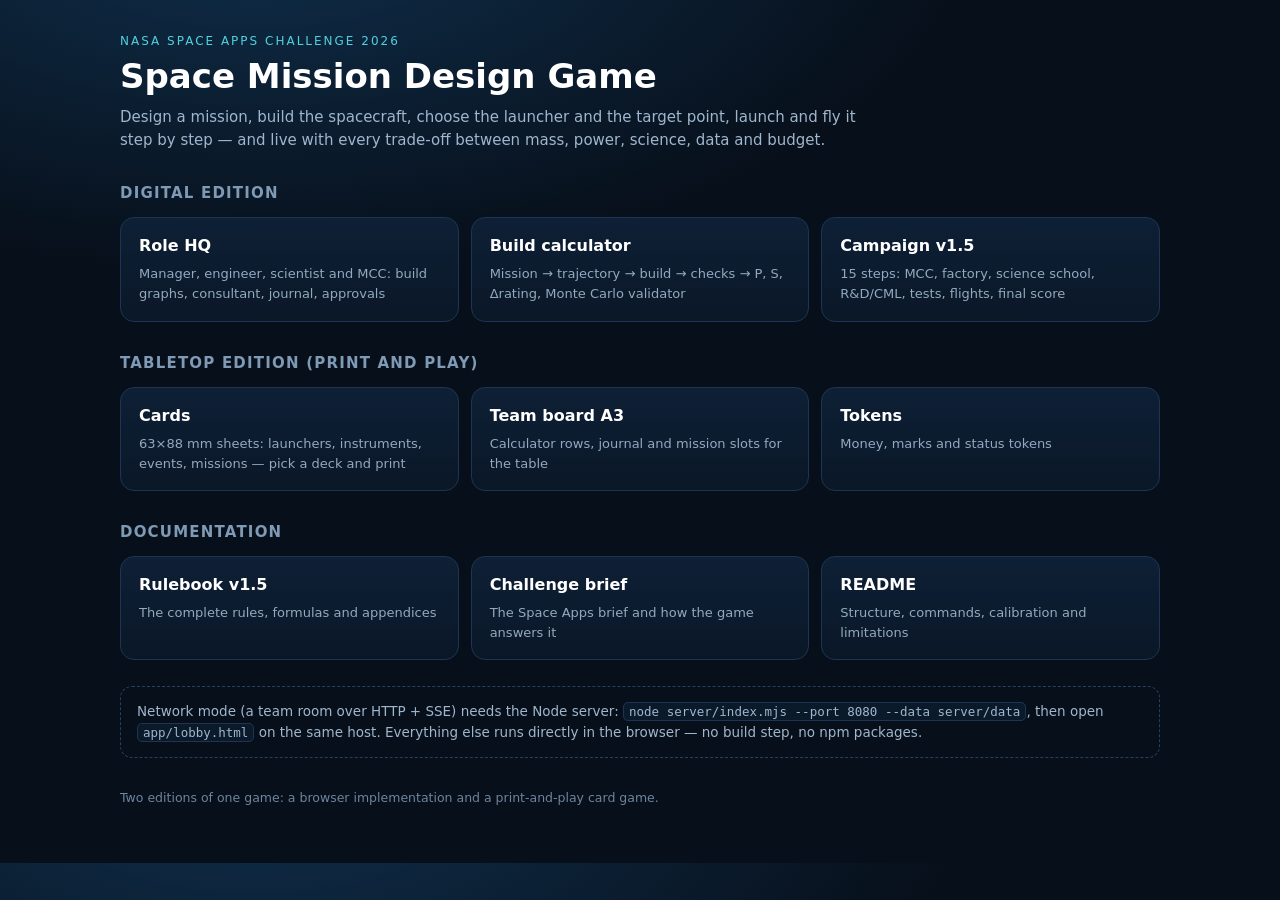
==== index.html @ 246f5a2c "Add a GitHub Pages landing page and link the hosted copy from the README" ====
<!DOCTYPE html>
<html lang="en">
<head>
<meta charset="utf-8">
<meta name="viewport" content="width=device-width, initial-scale=1">
<title>Space Mission Design Game — NASA Space Apps Challenge 2026</title>
<style>
  :root { --bg:#070f1a; --panel:#0d1c2e; --line:#1d3552; }
  * { box-sizing: border-box; }
  body {
    margin: 0; padding: 32px 20px 56px;
    background: radial-gradient(1200px 600px at 20% -10%, #10304d 0%, #070f1a 60%), #070f1a;
    color: #dbe9f7; font: 15px/1.55 "Segoe UI", system-ui, -apple-system, sans-serif;
  }
  .wrap { max-width: 1040px; margin: 0 auto; }
  .kicker { margin: 0 0 6px; font-size: 12px; letter-spacing: 2px; text-transform: uppercase; color: #4fd1e0; }
  h1 { margin: 0 0 10px; font-size: 34px; line-height: 1.15; color: #fff; }
  .lead { margin: 0 0 26px; max-width: 760px; color: #9fb6cd; }
  h2 { margin: 30px 0 12px; font-size: 15px; letter-spacing: 1.2px; text-transform: uppercase; color: #7f9ab5; }
  .grid { display: grid; gap: 12px; grid-template-columns: repeat(auto-fit, minmax(260px, 1fr)); }
  a.tile {
    display: block; padding: 16px 18px; border: 1px solid #1d3552; border-radius: 14px;
    background: linear-gradient(180deg, #0e2036, #0a1727); color: inherit; text-decoration: none;
    transition: transform .12s ease, border-color .12s ease;
  }
  a.tile:hover, a.tile:focus-visible { transform: translateY(-2px); border-color: #4fd1e0; }
  a.tile strong { display: block; margin-bottom: 5px; font-size: 16px; color: #fff; }
  a.tile span { display: block; font-size: 13px; color: #93a9bf; }
  code { padding: 1px 5px; border-radius: 5px; background: #0b1a2b; border: 1px solid #1d3552; font-size: 12.5px; }
  .note { margin: 26px 0 0; padding: 14px 16px; border: 1px dashed #24425f; border-radius: 12px; font-size: 13.5px; color: #9fb6cd; }
  footer { margin: 30px 0 0; font-size: 12.5px; color: #6d859d; }
</style>
</head>
<body>
<div class="wrap">
  <p class="kicker">NASA Space Apps Challenge 2026</p>
  <h1>Space Mission Design Game</h1>
  <p class="lead">Design a mission, build the spacecraft, choose the launcher and the target point, launch
  and fly it step by step — and live with every trade-off between mass, power, science, data and budget.</p>

  <h2>Digital edition</h2>
  <div class="grid">
    <a class="tile" href="app/index.html"><strong>Role HQ</strong>
      <span>Manager, engineer, scientist and MCC: build graphs, consultant, journal, approvals</span></a>
    <a class="tile" href="calc/index.html"><strong>Build calculator</strong>
      <span>Mission → trajectory → build → checks → P, S, Δrating, Monte Carlo validator</span></a>
    <a class="tile" href="calc/campaign.html"><strong>Campaign v1.5</strong>
      <span>15 steps: MCC, factory, science school, R&amp;D/CML, tests, flights, final score</span></a>
  </div>

  <h2>Tabletop edition (print and play)</h2>
  <div class="grid">
    <a class="tile" href="print/cards.html"><strong>Cards</strong>
      <span>63×88 mm sheets: launchers, instruments, events, missions — pick a deck and print</span></a>
    <a class="tile" href="print/board.html"><strong>Team board A3</strong>
      <span>Calculator rows, journal and mission slots for the table</span></a>
    <a class="tile" href="print/tokens.html"><strong>Tokens</strong>
      <span>Money, marks and status tokens</span></a>
  </div>

  <h2>Documentation</h2>
  <div class="grid">
    <a class="tile" href="https://github.com/bobrovicmihail86-hub/NASA_Challenge_2026/blob/main/docs/RULES_V15.md">
      <strong>Rulebook v1.5</strong><span>The complete rules, formulas and appendices</span></a>
    <a class="tile" href="https://github.com/bobrovicmihail86-hub/NASA_Challenge_2026/blob/main/docs/CHALLENGE.md">
      <strong>Challenge brief</strong><span>The Space Apps brief and how the game answers it</span></a>
    <a class="tile" href="https://github.com/bobrovicmihail86-hub/NASA_Challenge_2026#readme">
      <strong>README</strong><span>Structure, commands, calibration and limitations</span></a>
  </div>

  <p class="note">Network mode (a team room over HTTP + SSE) needs the Node server:
  <code>node server/index.mjs --port 8080 --data server/data</code>, then open <code>app/lobby.html</code>
  on the same host. Everything else runs directly in the browser — no build step, no npm packages.</p>

  <footer>Two editions of one game: a browser implementation and a print-and-play card game.</footer>
</div>
</body>
</html>
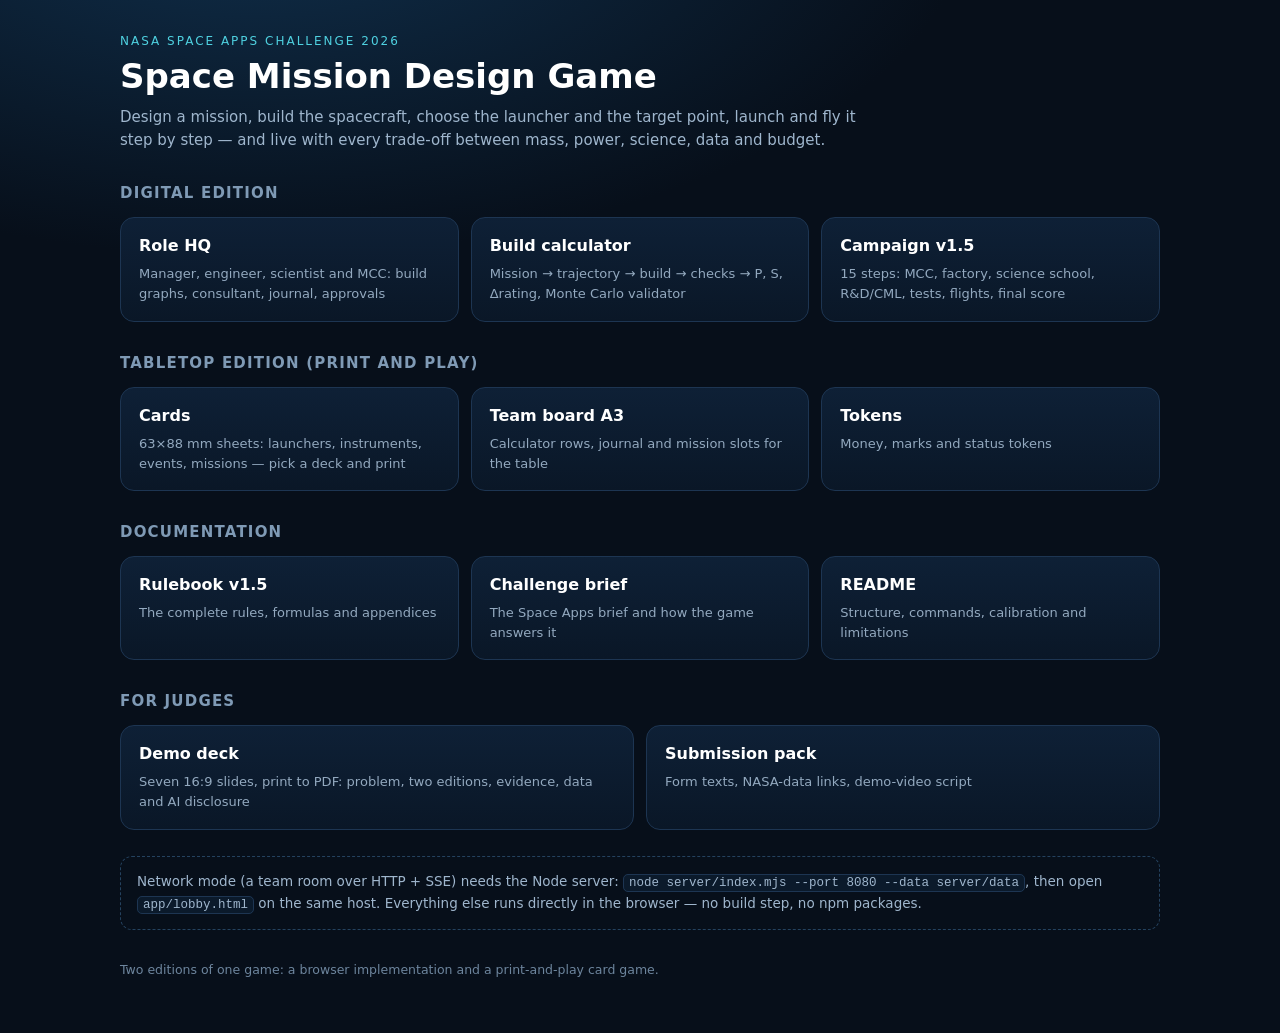
==== commit 8f7e07f9: "Submission pack and the seven-slide demo deck" ====
--- a/index.html
+++ b/index.html
@@ -68,6 +68,14 @@
       <strong>README</strong><span>Structure, commands, calibration and limitations</span></a>
   </div>
 
+  <h2>For judges</h2>
+  <div class="grid">
+    <a class="tile" href="demo/slides.html"><strong>Demo deck</strong>
+      <span>Seven 16:9 slides, print to PDF: problem, two editions, evidence, data and AI disclosure</span></a>
+    <a class="tile" href="https://github.com/bobrovicmihail86-hub/NASA_Challenge_2026/blob/main/docs/SUBMISSION.md">
+      <strong>Submission pack</strong><span>Form texts, NASA-data links, demo-video script</span></a>
+  </div>
+
   <p class="note">Network mode (a team room over HTTP + SSE) needs the Node server:
   <code>node server/index.mjs --port 8080 --data server/data</code>, then open <code>app/lobby.html</code>
   on the same host. Everything else runs directly in the browser — no build step, no npm packages.</p>
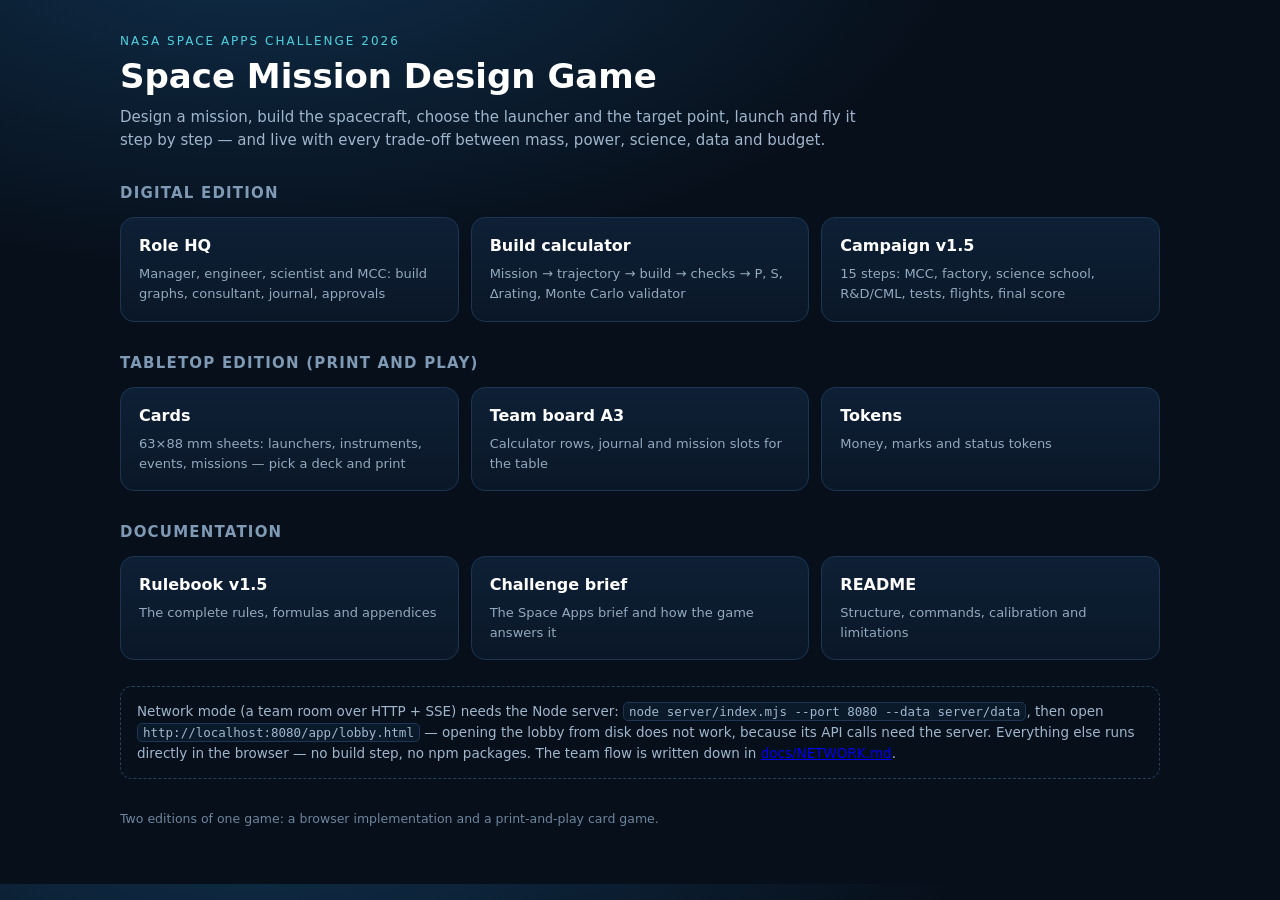
==== commit a17eb7eb: "Trim the public tree: drop the deck source and the submission pack, document the room mode demo/ (se" ====
--- a/index.html
+++ b/index.html
@@ -68,17 +68,11 @@
       <strong>README</strong><span>Structure, commands, calibration and limitations</span></a>
   </div>
 
-  <h2>For judges</h2>
-  <div class="grid">
-    <a class="tile" href="demo/slides.html"><strong>Demo deck</strong>
-      <span>Seven 16:9 slides, print to PDF: problem, two editions, evidence, data and AI disclosure</span></a>
-    <a class="tile" href="https://github.com/bobrovicmihail86-hub/NASA_Challenge_2026/blob/main/docs/SUBMISSION.md">
-      <strong>Submission pack</strong><span>Form texts, NASA-data links, demo-video script</span></a>
-  </div>
-
   <p class="note">Network mode (a team room over HTTP + SSE) needs the Node server:
-  <code>node server/index.mjs --port 8080 --data server/data</code>, then open <code>app/lobby.html</code>
-  on the same host. Everything else runs directly in the browser — no build step, no npm packages.</p>
+  <code>node server/index.mjs --port 8080 --data server/data</code>, then open
+  <code>http://localhost:8080/app/lobby.html</code> — opening the lobby from disk does not work, because its
+  API calls need the server. Everything else runs directly in the browser — no build step, no npm packages.
+  The team flow is written down in <a href="https://github.com/bobrovicmihail86-hub/NASA_Challenge_2026/blob/main/docs/NETWORK.md">docs/NETWORK.md</a>.</p>
 
   <footer>Two editions of one game: a browser implementation and a print-and-play card game.</footer>
 </div>
